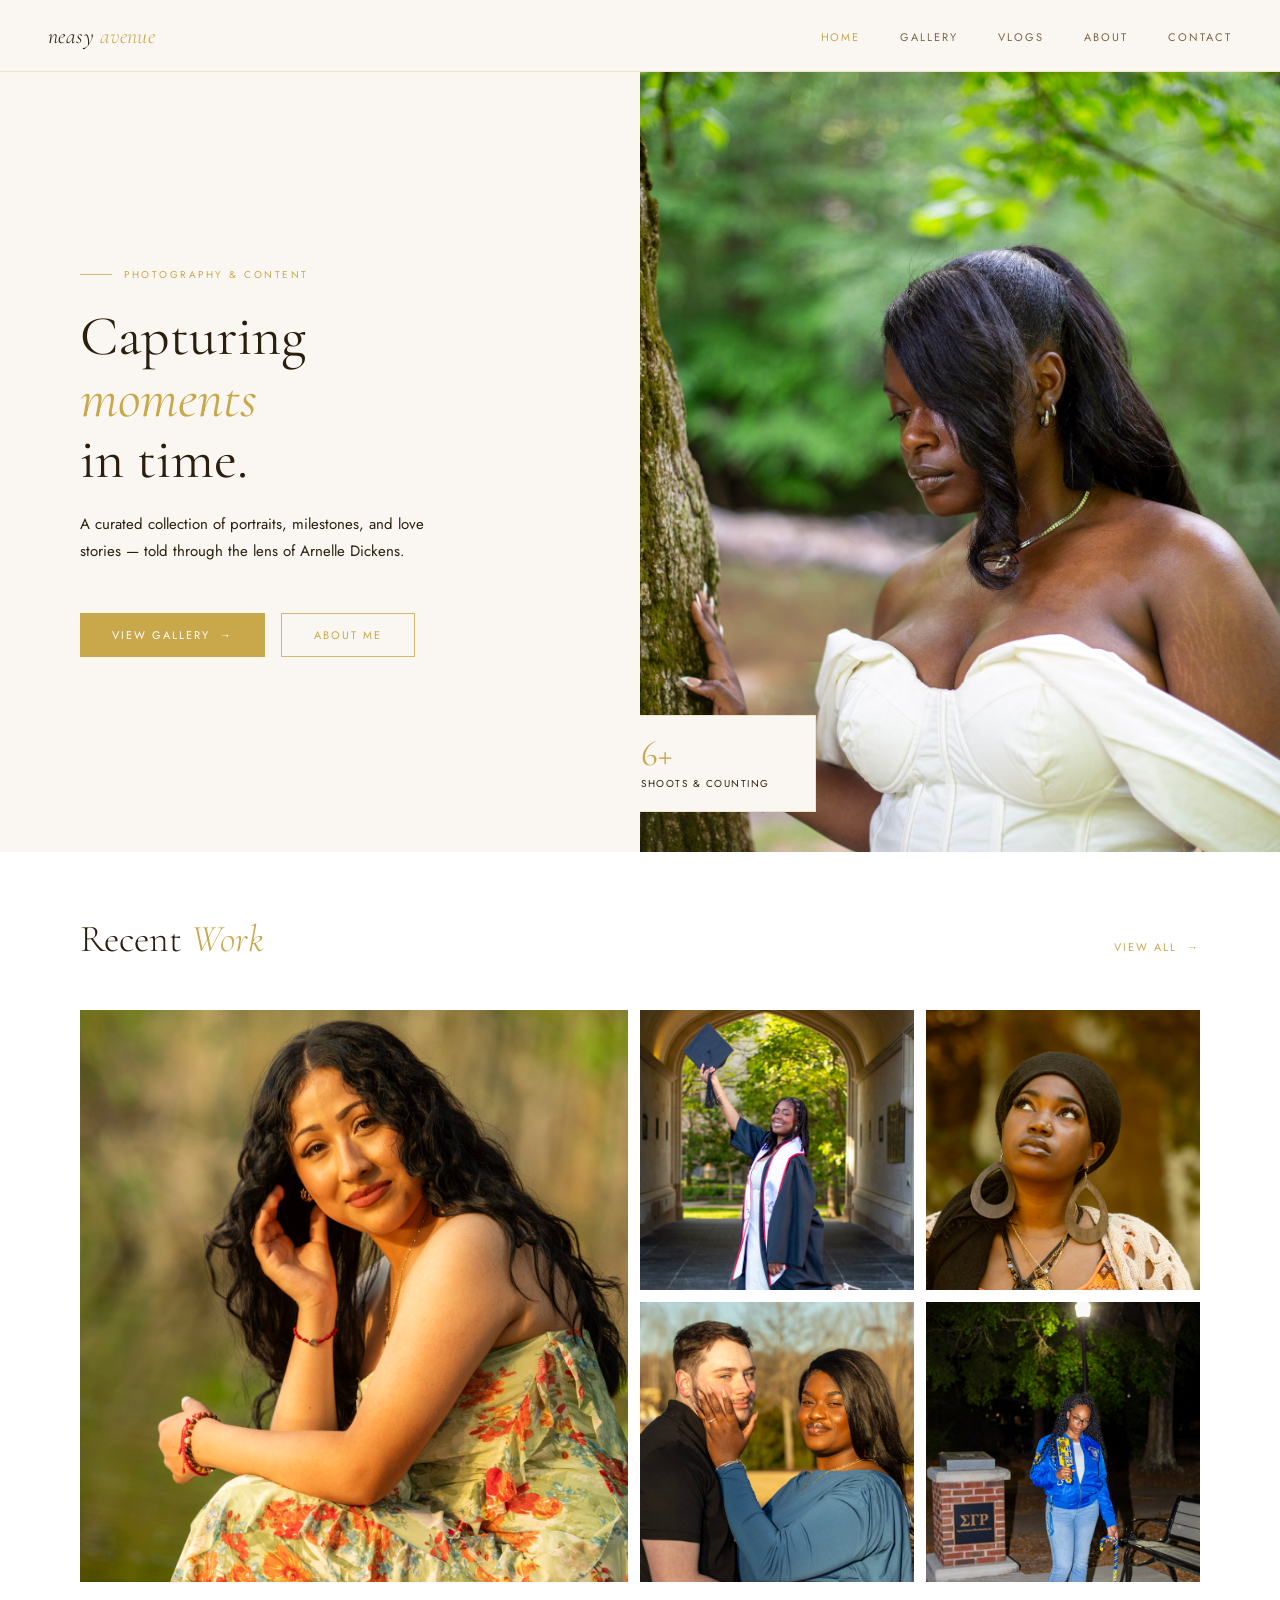
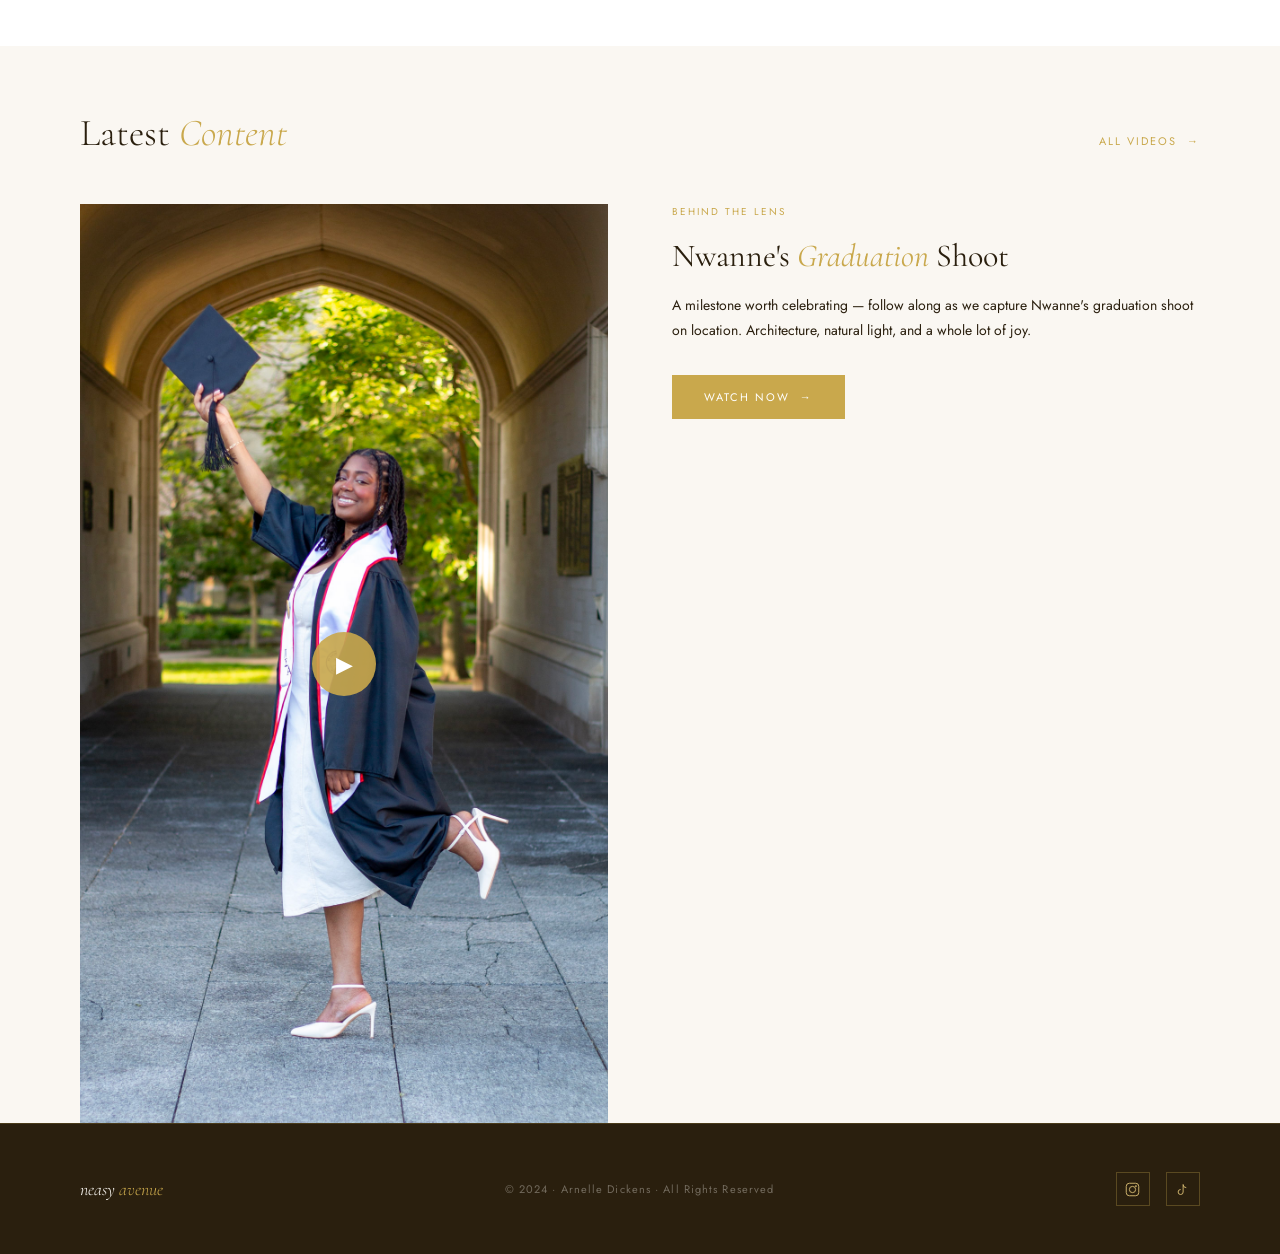
==== index.html @ e775d140 "fixing destiny pic mobile 3" ====
<!DOCTYPE html>
<html lang="en">
<head>
  <meta charset="UTF-8"/>
  <meta name="viewport" content="width=device-width, initial-scale=1.0"/>
  <title>Neasy Avenue | Home</title>
  <link href="https://fonts.googleapis.com/css2?family=Cormorant+Garamond:ital,wght@0,300;0,400;0,600;1,300;1,400&family=Jost:wght@300;400;500&display=swap" rel="stylesheet"/>
  <link rel="stylesheet" href="css/style.css"/>
  <style>
    .hero {
      display: grid;
      grid-template-columns: 1fr 1fr;
      min-height: 600px;
      max-height: 780px;
      height: 88vh;
      overflow: hidden;
    }
    .hero-text {
      display: flex;
      flex-direction: column;
      justify-content: center;
      padding: 3rem 3rem 3rem 5rem;
    }
    .hero-eyebrow {
      font-size: 10px;
      font-weight: 400;
      letter-spacing: 0.25em;
      text-transform: uppercase;
      color: var(--gold);
      margin-bottom: 1.5rem;
      display: flex;
      align-items: center;
      gap: 12px;
    }
    .hero-eyebrow::before {
      content: '';
      display: inline-block;
      width: 32px;
      height: 1px;
      background: var(--gold-muted);
    }
    .hero-title {
      font-family: var(--font-serif);
      font-size: 56px;
      font-weight: 400;
      line-height: 1.1;
      color: var(--text-dark);
      margin-bottom: 1.25rem;
    }
    .hero-title em { font-style: italic; color: var(--gold); }
    .hero-subtitle {
      font-size: 15px;
      font-weight: 400;
      color: var(--text-dark);
      line-height: 1.8;
      max-width: 380px;
      margin-bottom: 3rem;
    }
    .hero-btns { display: flex; gap: 1rem; align-items: center; flex-wrap: wrap; }
    .hero-image {
      position: relative;
      overflow: hidden;
      min-height: 500px;
    }
    .hero-image img {
      width: 100%;
      height: 100%;
      object-fit: cover;
      object-position: center 35%;
    }
    .hero-badge {
      position: absolute;
      bottom: 2.5rem;
      left: -1.5rem;
      background: var(--cream);
      border: 1px solid var(--border);
      padding: 1.25rem 1.5rem;
      width: 200px;
      box-shadow: 0 8px 32px rgba(107,86,55,0.12);
    }
    .hero-badge-num {
      font-family: var(--font-serif);
      font-size: 36px;
      font-weight: 400;
      color: var(--gold);
      line-height: 1;
    }
    .hero-badge-label {
      font-size: 10px;
      letter-spacing: 0.15em;
      text-transform: uppercase;
      color: var(--text-dark);
      margin-top: 4px;
    }
    .home-featured {
      padding: 4rem 5rem;
      background: var(--white);
    }
    .featured-grid {
      display: grid;
      grid-template-columns: 2fr 1fr 1fr;
      grid-template-rows: 280px 280px;
      gap: 12px;
    }
    .feat-card {
      position: relative;
      overflow: hidden;
      cursor: pointer;
    }
    .feat-card:first-child { grid-row: 1 / 3; }
    .feat-card img {
      width: 100%;
      height: 100%;
      object-fit: cover;
      object-position: center 20%;
      transition: transform 0.4s ease;
      display: block;
    }
    .feat-card:hover img { transform: scale(1.04); }
    .feat-card-overlay {
      position: absolute;
      bottom: 0; left: 0; right: 0;
      padding: 1.25rem;
      background: linear-gradient(to top, rgba(42,31,14,0.75), transparent);
      color: var(--cream);
      opacity: 0;
      transition: opacity 0.3s;
    }
    .feat-card:hover .feat-card-overlay { opacity: 1; }
    .feat-card-overlay p { font-family: var(--font-serif); font-size: 15px; font-style: italic; }
    .feat-card-overlay span { font-size: 10px; letter-spacing: 0.15em; text-transform: uppercase; color: var(--gold-light); }
    .latest-vlog { padding: 4rem 5rem 0; background: var(--cream); }
    .vlog-strip {
      display: grid;
      grid-template-columns: 1fr 1fr;
      gap: 4rem;
      align-items: stretch;
      margin-top: 2rem;
    }
    .vlog-strip-thumb {
      position: relative;
      min-height: 420px;
      overflow: hidden;
    }
    .vlog-strip-thumb img {
      width: 100%;
      height: 100%;
      object-fit: cover;
      object-position: center top;
    }
    .vlog-play-btn {
      position: absolute;
      top: 50%; left: 50%;
      transform: translate(-50%, -50%);
      width: 64px; height: 64px;
      border-radius: 50%;
      background: rgba(201,168,76,0.9);
      display: flex;
      align-items: center;
      justify-content: center;
      color: var(--white);
      font-size: 22px;
      cursor: pointer;
      transition: transform 0.2s, background 0.2s;
    }
    .vlog-play-btn:hover { transform: translate(-50%,-50%) scale(1.1); background: var(--gold); }
    .vlog-strip-tag {
      font-size: 10px;
      letter-spacing: 0.2em;
      text-transform: uppercase;
      color: var(--gold);
      margin-bottom: 1rem;
    }
    .vlog-strip-title {
      font-family: var(--font-serif);
      font-size: 32px;
      font-weight: 400;
      color: var(--text-dark);
      line-height: 1.3;
      margin-bottom: 1rem;
    }
    .vlog-strip-title em { font-style: italic; color: var(--gold); }
    .vlog-strip-text {
      font-size: 14px;
      font-weight: 400;
      color: var(--text-dark);
      line-height: 1.8;
      margin-bottom: 2rem;
    }
    @media (max-width: 768px) {
      .hero { grid-template-columns: 1fr; min-height: auto; display: block; }
      .hero-text { 
        padding: 2.5rem 1.5rem 3rem; 
        display: flex;
        flex-direction: column;
        align-items: flex-start;
        overflow: visible;
      }
      .hero-title { font-size: 40px; }
      .hero-subtitle { margin-bottom: 2rem; max-width: 100%; }
      .hero-image { min-height: 480px; height: 480px; display: block; width: 100%; }
      .hero-image img { object-position: center 55%; }
      .hero-badge { display: none; }
      .hero-btns { 
        display: flex;
        flex-direction: column; 
        align-items: stretch; 
        gap: 0.75rem;
        width: 100%;
        margin-top: 0;
      }
      .hero-btns .btn-primary, .hero-btns .btn-ghost { 
        width: 100%; 
        justify-content: center; 
        box-sizing: border-box;
        display: flex;
        text-align: center;
      }
      .home-featured { padding: 3rem 1.5rem; }
      .featured-grid {
        grid-template-columns: 1fr 1fr;
        grid-template-rows: 220px 180px 180px;
      }
      .feat-card:first-child { grid-row: 1 / 2; grid-column: 1 / 3; }
      .latest-vlog { padding: 3rem 1.5rem; }
      .vlog-strip { grid-template-columns: 1fr; gap: 2rem; }
      nav { padding: 0 1.25rem; }
      .nav-links { gap: 1rem; }
      .nav-links a { font-size: 9px; letter-spacing: 0.1em; }
      footer { flex-direction: column; gap: 1rem; padding: 2rem 1.5rem; text-align: center; }
      .footer-socials { justify-content: center; }
      .section-header { margin-bottom: 1.5rem; }
    }
  </style>
</head>
<body>

<nav>
  <a class="nav-logo" href="index.html">neasy <span>avenue</span></a>
  <ul class="nav-links">
    <li><a href="index.html" class="active">Home</a></li>
    <li><a href="gallery.html">Gallery</a></li>
    <li><a href="vlogs.html">Vlogs</a></li>
    <li><a href="about.html">About</a></li>
    <li><a href="contact.html">Contact</a></li>
  </ul>
</nav>

<section class="hero">
  <div class="hero-text">
    <div class="hero-eyebrow">Photography &amp; Content</div>
    <h1 class="hero-title">Capturing<br/><em>moments</em><br/>in time.</h1>
    <p class="hero-subtitle">A curated collection of portraits, milestones, and love stories — told through the lens of Arnelle Dickens.</p>
    <div class="hero-btns">
      <a class="btn-primary" href="gallery.html">View Gallery &nbsp;→</a>
      <a class="btn-ghost" href="about.html">About Me</a>
    </div>
  </div>
  <div class="hero-image">
    <img src="images/destiny-sixteen.jpeg" alt="Portrait photography by Neasy Avenue"/>
    <div class="hero-badge">
      <div class="hero-badge-num">6+</div>
      <div class="hero-badge-label">Shoots &amp; Counting</div>
    </div>
  </div>
</section>

<section class="home-featured">
  <div class="section-header">
    <h2 class="section-title">Recent <em>Work</em></h2>
    <a class="section-link" href="gallery.html">View All &nbsp;→</a>
  </div>
  <div class="featured-grid">
    <div class="feat-card">
      <img src="images/roselyn-shoot.jpeg" alt="Roselyn shoot"/>
      <div class="feat-card-overlay"><p>Roselyn</p><span>Portrait · Natural Light</span></div>
    </div>
    <div class="feat-card">
      <img src="images/Nwannae-grad-shoot.jpeg" alt="Nwanne graduation shoot"/>
      <div class="feat-card-overlay"><p>Nwanne's Grad Shoot</p><span>Milestone</span></div>
    </div>
    <div class="feat-card">
      <img src="images/zakiyah-shoot.jpeg" alt="Zakiyah shoot"/>
      <div class="feat-card-overlay"><p>Zakiyah</p><span>Portrait · Editorial</span></div>
    </div>
    <div class="feat-card">
      <img src="images/donyae-justin-elobment.jpeg" alt="Donyae and Justin elopement"/>
      <div class="feat-card-overlay"><p>Donyae &amp; Justin</p><span>Couples · Elopement</span></div>
    </div>
    <div class="feat-card">
      <img src="images/tyreka-chapter.jpeg" alt="Tyreka chapter shoot"/>
      <div class="feat-card-overlay"><p>Tyreka</p><span>Portrait · Night</span></div>
    </div>
  </div>
</section>

<section class="latest-vlog">
  <div class="section-header">
    <h2 class="section-title">Latest <em>Content</em></h2>
    <a class="section-link" href="vlogs.html">All Videos &nbsp;→</a>
  </div>
  <div class="vlog-strip">
    <div class="vlog-strip-thumb">
      <img src="images/Nwannae-grad-shoot.jpeg" alt="Latest video thumbnail"/>
      <div class="vlog-play-btn">▶</div>
    </div>
    <div>
      <div class="vlog-strip-tag">Behind the Lens</div>
      <h3 class="vlog-strip-title">Nwanne's <em>Graduation</em> Shoot</h3>
      <p class="vlog-strip-text">A milestone worth celebrating — follow along as we capture Nwanne's graduation shoot on location. Architecture, natural light, and a whole lot of joy.</p>
      <a class="btn-primary" href="vlogs.html">Watch Now &nbsp;→</a>
    </div>
  </div>
</section>

<footer>
  <a class="footer-logo" href="index.html">neasy <span>avenue</span></a>
  <div class="footer-text">© 2024 · Arnelle Dickens · All Rights Reserved</div>
  <div class="footer-socials">
    <a class="footer-social" href="https://instagram.com/neasyavenue" title="Instagram" target="_blank">
      <svg width="15" height="15" fill="none" viewBox="0 0 24 24" stroke="currentColor" stroke-width="1.5"><rect x="2" y="2" width="20" height="20" rx="5"/><circle cx="12" cy="12" r="5"/><circle cx="17.5" cy="6.5" r="1.5" fill="currentColor" stroke="none"/></svg>
    </a>
    <a class="footer-social" href="https://tiktok.com/@neasyavenue" title="TikTok" target="_blank">
      <svg width="15" height="15" fill="none" viewBox="0 0 24 24" stroke="currentColor" stroke-width="1.5"><path d="M9 12a4 4 0 1 0 4 4V4a5 5 0 0 0 5 5"/></svg>
    </a>
  </div>
</footer>

</body>
</html>
---- css/style.css ----
/* ── RESET & BASE ── */
*, *::before, *::after { margin: 0; padding: 0; box-sizing: border-box; }

:root {
  --cream: #FAF7F2;
  --cream-dark: #F2EDE3;
  --gold: #C9A84C;
  --gold-light: #E8D5A0;
  --gold-muted: #D4B870;
  --brown: #6B5637;
  --text-dark: #2A1F0E;
  --text-mid: #7A6545;
  --text-light: #A89070;
  --white: #FFFFFF;
  --border: rgba(201,168,76,0.25);
  --font-serif: 'Cormorant Garamond', Georgia, serif;
  --font-sans: 'Jost', sans-serif;
}

html { scroll-behavior: smooth; }

body {
  background: var(--cream);
  color: var(--text-dark);
  font-family: var(--font-sans);
  font-weight: 400;
  min-height: 100vh;
}

/* ── NAV ── */
nav {
  background: var(--cream);
  border-bottom: 1px solid var(--border);
  padding: 0 3rem;
  display: flex;
  align-items: center;
  justify-content: space-between;
  height: 72px;
  position: sticky;
  top: 0;
  z-index: 100;
}

.nav-logo {
  font-family: var(--font-serif);
  font-size: 22px;
  font-weight: 300;
  font-style: italic;
  color: var(--text-dark);
  letter-spacing: 0.02em;
  text-decoration: none;
}

.nav-logo span { color: var(--gold); }

.nav-links {
  display: flex;
  gap: 2.5rem;
  list-style: none;
}

.nav-links a {
  font-family: var(--font-sans);
  font-size: 11px;
  font-weight: 400;
  letter-spacing: 0.18em;
  text-transform: uppercase;
  color: var(--text-mid);
  text-decoration: none;
  transition: color 0.2s;
}

.nav-links a:hover { color: var(--gold); }
.nav-links a.active { color: var(--gold); }

/* ── BUTTONS ── */
.btn-primary {
  display: inline-flex;
  align-items: center;
  gap: 10px;
  background: var(--gold);
  color: var(--white);
  padding: 14px 32px;
  font-family: var(--font-sans);
  font-size: 11px;
  font-weight: 400;
  letter-spacing: 0.18em;
  text-transform: uppercase;
  border: none;
  cursor: pointer;
  transition: background 0.2s, transform 0.15s;
  text-decoration: none;
}

.btn-primary:hover { background: var(--brown); transform: translateY(-1px); }

.btn-ghost {
  display: inline-flex;
  align-items: center;
  gap: 10px;
  background: transparent;
  color: var(--gold);
  padding: 13px 32px;
  font-family: var(--font-sans);
  font-size: 11px;
  font-weight: 400;
  letter-spacing: 0.18em;
  text-transform: uppercase;
  border: 1px solid var(--gold-muted);
  cursor: pointer;
  transition: all 0.2s;
  text-decoration: none;
}

.btn-ghost:hover { background: var(--gold); color: var(--white); }

/* ── PAGE HERO ── */
.page-hero {
  padding: 5rem 5rem 3rem;
  background: var(--white);
  border-bottom: 1px solid var(--border);
}

.page-eyebrow {
  font-size: 10px;
  letter-spacing: 0.25em;
  text-transform: uppercase;
  color: var(--gold);
  margin-bottom: 1rem;
  display: flex;
  align-items: center;
  gap: 12px;
}

.page-eyebrow::before {
  content: '';
  display: inline-block;
  width: 32px;
  height: 1px;
  background: var(--gold-muted);
}

.page-title {
  font-family: var(--font-serif);
  font-size: 52px;
  font-weight: 300;
  color: var(--text-dark);
}

.page-title em { font-style: italic; color: var(--gold); }

.page-desc {
  font-size: 15px;
  font-weight: 400;
  color: var(--text-dark);
  max-width: 480px;
  margin-top: 1rem;
  line-height: 1.8;
}

/* ── SECTION HEADERS ── */
.section-header {
  display: flex;
  align-items: baseline;
  justify-content: space-between;
  margin-bottom: 3rem;
}

.section-title {
  font-family: var(--font-serif);
  font-size: 38px;
  font-weight: 300;
  color: var(--text-dark);
}

.section-title em { font-style: italic; color: var(--gold); }

.section-link {
  font-size: 11px;
  letter-spacing: 0.18em;
  text-transform: uppercase;
  color: var(--gold);
  text-decoration: none;
  display: flex;
  align-items: center;
  gap: 6px;
}

.section-link:hover { color: var(--brown); }

/* ── FOOTER ── */
footer {
  background: var(--text-dark);
  padding: 3rem 5rem;
  display: flex;
  align-items: center;
  justify-content: space-between;
  border-top: 1px solid rgba(201,168,76,0.2);
}

.footer-logo {
  font-family: var(--font-serif);
  font-size: 18px;
  font-style: italic;
  color: var(--cream);
  font-weight: 300;
  text-decoration: none;
}

.footer-logo span { color: var(--gold); }

.footer-text {
  font-size: 11px;
  color: rgba(250,247,242,0.35);
  letter-spacing: 0.1em;
}

.footer-socials { display: flex; gap: 1rem; }

.footer-social {
  width: 34px;
  height: 34px;
  border: 1px solid rgba(201,168,76,0.3);
  display: flex;
  align-items: center;
  justify-content: center;
  color: var(--gold-muted);
  font-size: 15px;
  cursor: pointer;
  transition: all 0.2s;
  text-decoration: none;
}

.footer-social:hover { background: var(--gold); border-color: var(--gold); color: var(--white); }

/* ── FORM INPUTS ── */
.form-group { margin-bottom: 1.5rem; }

.form-label {
  display: block;
  font-size: 10px;
  letter-spacing: 0.18em;
  text-transform: uppercase;
  color: var(--text-dark);
  margin-bottom: 8px;
}

.form-input {
  width: 100%;
  background: var(--white);
  border: 1px solid var(--border);
  padding: 14px 16px;
  font-family: var(--font-sans);
  font-size: 14px;
  font-weight: 300;
  color: var(--text-dark);
  outline: none;
  transition: border-color 0.2s;
  appearance: none;
  border-radius: 0;
}

.form-input:focus { border-color: var(--gold); }
textarea.form-input { resize: vertical; min-height: 120px; }

/* ── MOBILE RESPONSIVE ── */
@media (max-width: 768px) {
  nav {
    padding: 0 1.25rem;
    height: 60px;
  }
  .nav-logo { font-size: 18px; }
  .nav-links { gap: 1rem; }
  .nav-links a { font-size: 9px; letter-spacing: 0.1em; }

  .page-hero { padding: 3rem 1.5rem 2rem; }
  .page-title { font-size: 36px; }
  .page-desc { font-size: 14px; }

  /* About */
  .about-layout { grid-template-columns: 1fr; }
  .about-image-col { min-height: 320px; height: 320px; width: 100%; }
  .about-image-col img { width: 100%; height: 320px; object-fit: cover; object-position: center 20%; }
  .about-image-col-bg { min-height: 320px; }
  .about-content { padding: 2.5rem 1.5rem; }
  .about-quote { font-size: 18px; }
  .about-stats { grid-template-columns: repeat(3, 1fr); gap: 0.75rem; }
  .about-stat-num { font-size: 28px; }
  .about-stat-label { font-size: 9px; }
  .gear-section { padding: 3rem 1.5rem; }
  .gear-grid { grid-template-columns: 1fr; gap: 1rem; }

  /* Contact */
  .contact-layout { grid-template-columns: 1fr; }
  .contact-info { padding: 3rem 1.5rem; }
  .contact-info-title { font-size: 34px; }
  .contact-form-wrap { padding: 3rem 1.5rem; }
  .form-grid { grid-template-columns: 1fr; }

  /* Vlogs */
  .vlog-grid { grid-template-columns: 1fr; padding: 2rem 1.5rem; }
  .vlog-featured { padding: 2rem 1.5rem 0; }
  .vlog-featured-inner { grid-template-columns: 1fr; }
  .vlog-featured-thumb { height: 240px; }
  .vlog-featured-body { padding: 1.5rem; }
  .featured-title { font-size: 24px; }

  footer {
    flex-direction: column;
    gap: 1rem;
    padding: 2rem 1.5rem;
    text-align: center;
  }
  .footer-socials { justify-content: center; }

  .section-header { flex-direction: column; gap: 0.75rem; }
}
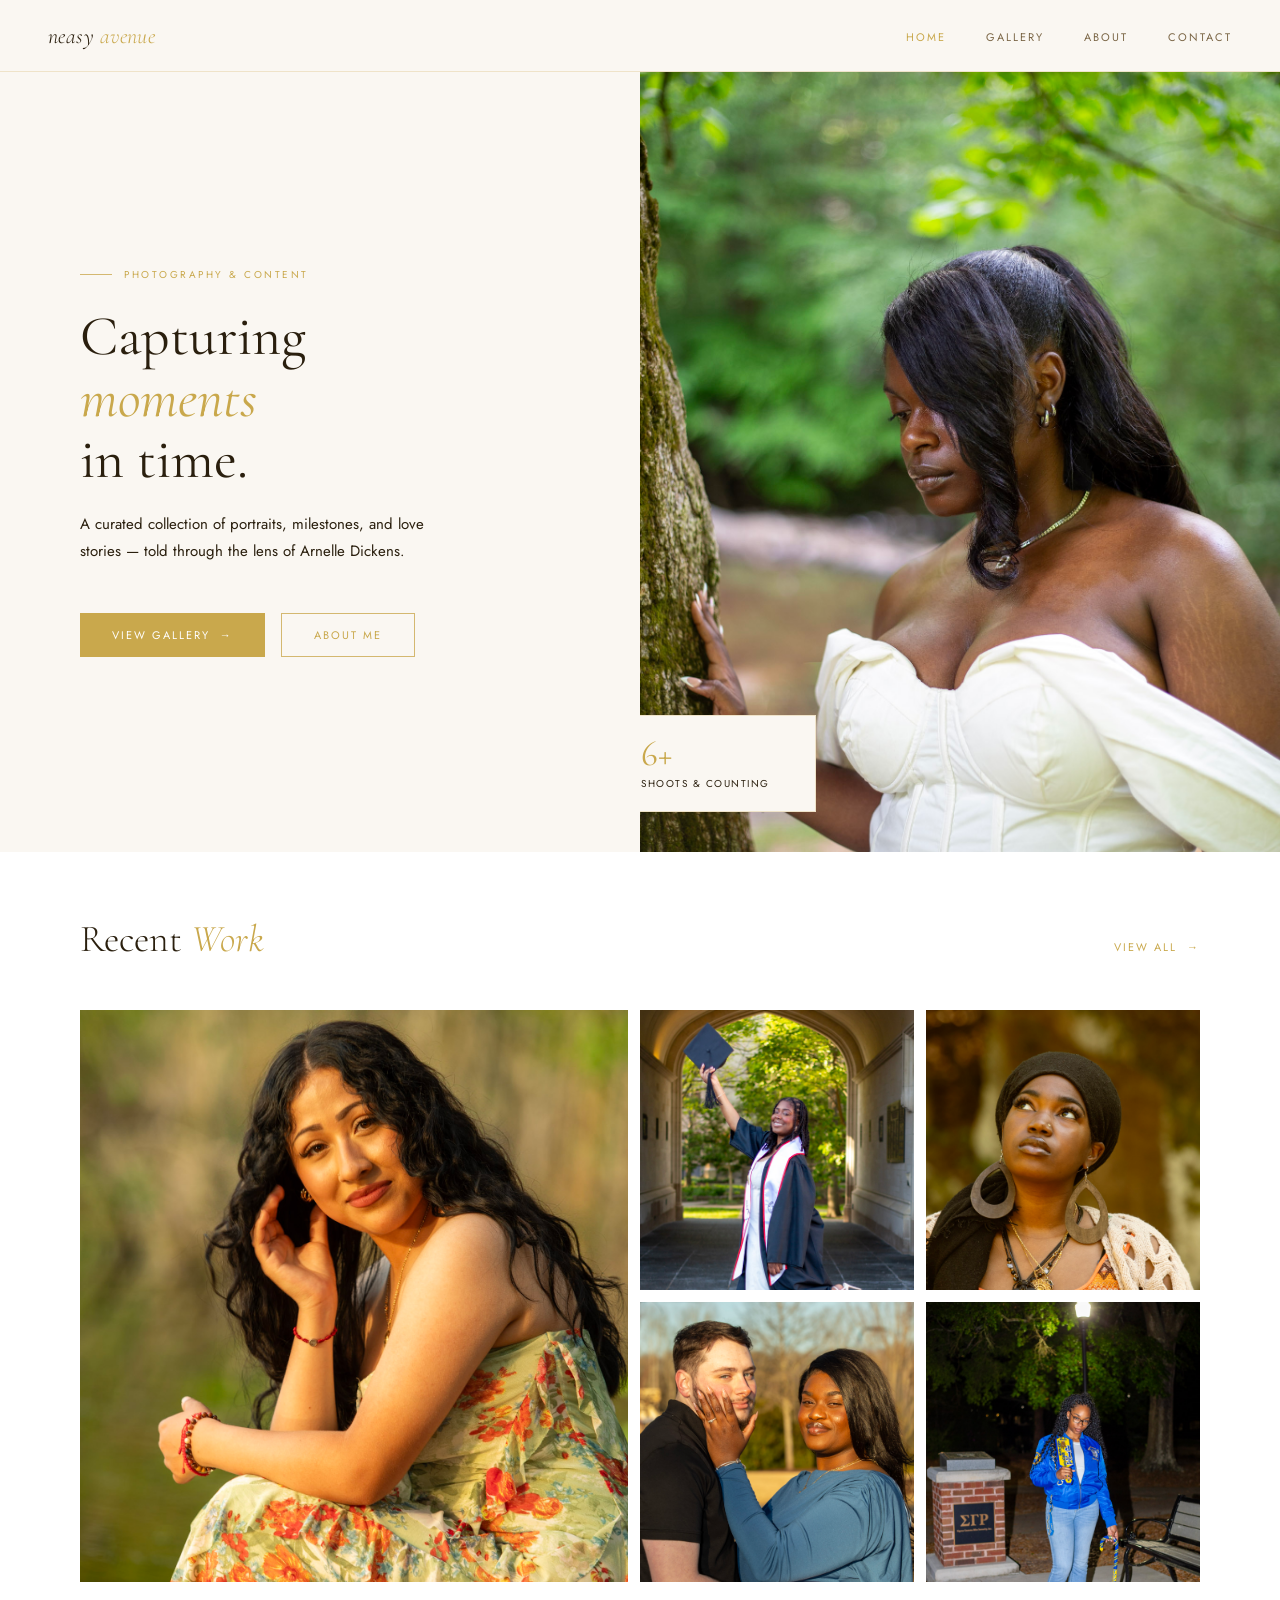
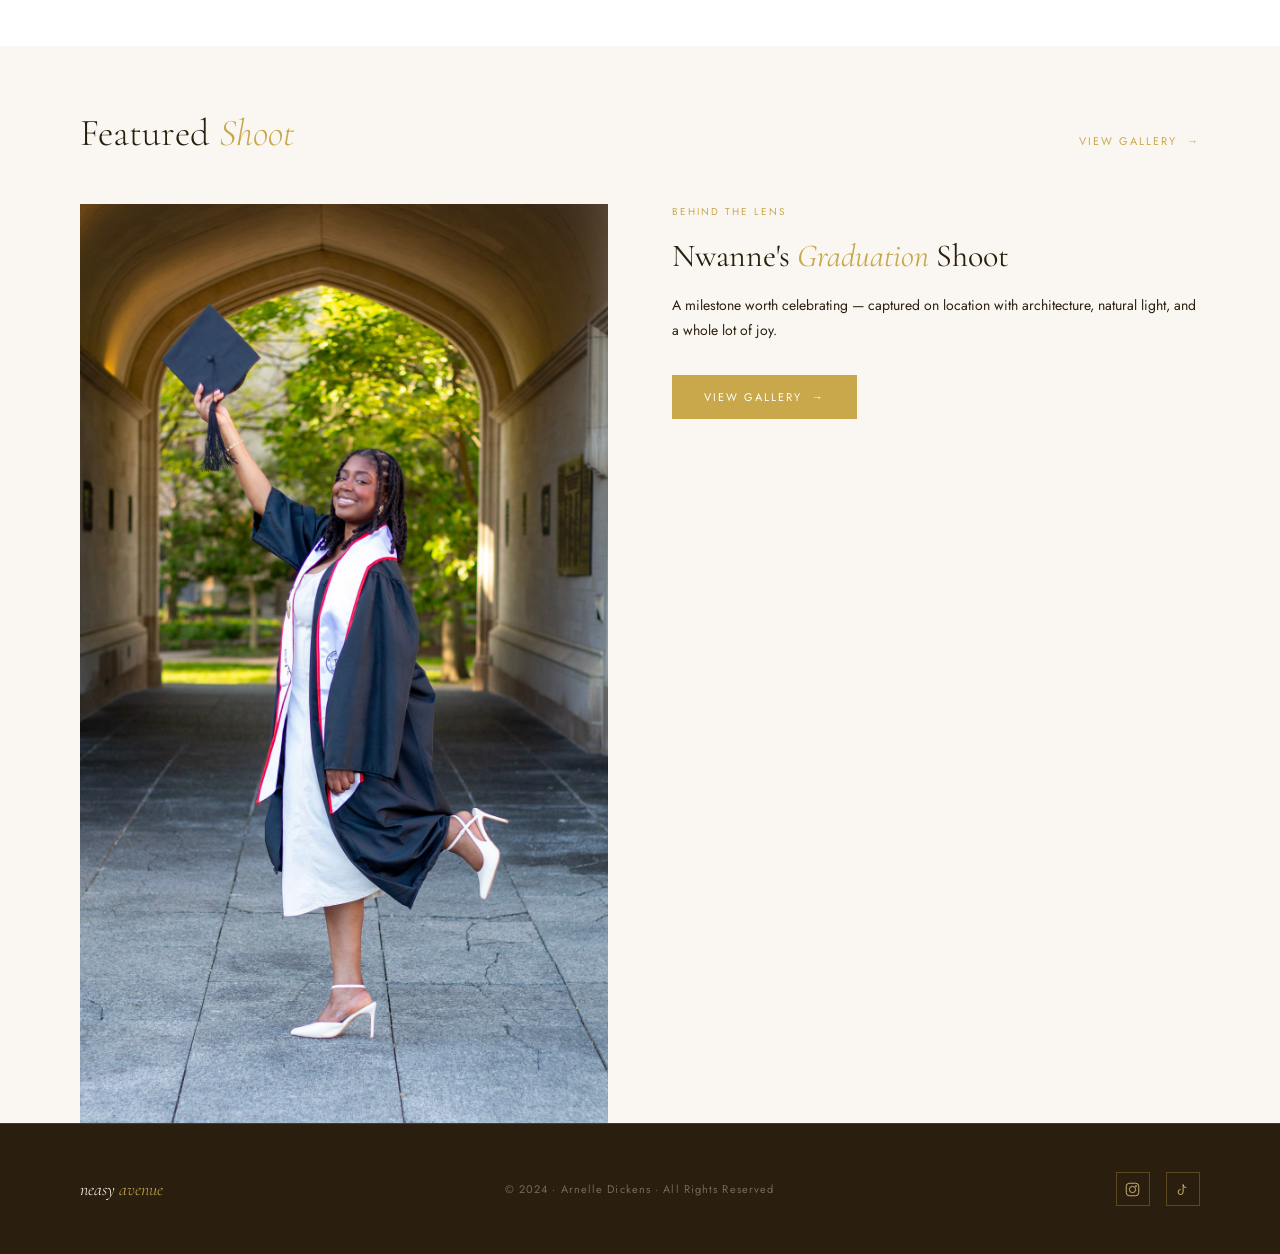
==== commit b247a9fa: "Hide vlogs nav link, link gallery to Lightroom, fix contact info/socials - Remove Vlogs from nav on " ====
--- a/index.html
+++ b/index.html
@@ -4,6 +4,11 @@
   <meta charset="UTF-8"/>
   <meta name="viewport" content="width=device-width, initial-scale=1.0"/>
   <title>Neasy Avenue | Home</title>
+  <meta property="og:title" content="Neasy Avenue"/>
+  <meta property="og:description" content="A curated collection of portraits, milestones, and love stories — told through the lens of Arnelle Dickens."/>
+  <meta property="og:image" content="https://neasyavenue.pages.dev/images/nelle-about.jpg"/>
+  <meta property="og:url" content="https://neasyavenue.pages.dev"/>
+  <meta property="og:type" content="website"/>
   <link href="https://fonts.googleapis.com/css2?family=Cormorant+Garamond:ital,wght@0,300;0,400;0,600;1,300;1,400&family=Jost:wght@300;400;500&display=swap" rel="stylesheet"/>
   <link rel="stylesheet" href="css/style.css"/>
   <style>
@@ -148,22 +153,6 @@
       object-fit: cover;
       object-position: center top;
     }
-    .vlog-play-btn {
-      position: absolute;
-      top: 50%; left: 50%;
-      transform: translate(-50%, -50%);
-      width: 64px; height: 64px;
-      border-radius: 50%;
-      background: rgba(201,168,76,0.9);
-      display: flex;
-      align-items: center;
-      justify-content: center;
-      color: var(--white);
-      font-size: 22px;
-      cursor: pointer;
-      transition: transform 0.2s, background 0.2s;
-    }
-    .vlog-play-btn:hover { transform: translate(-50%,-50%) scale(1.1); background: var(--gold); }
     .vlog-strip-tag {
       font-size: 10px;
       letter-spacing: 0.2em;
@@ -190,16 +179,16 @@
     @media (max-width: 768px) {
       .hero { grid-template-columns: 1fr; min-height: auto; display: block; }
       .hero-text { 
-        padding: 2.5rem 1.5rem 3rem; 
+        padding: 2.5rem 1.5rem 0.5rem; 
         display: flex;
         flex-direction: column;
         align-items: flex-start;
         overflow: visible;
       }
       .hero-title { font-size: 40px; }
-      .hero-subtitle { margin-bottom: 2rem; max-width: 100%; }
-      .hero-image { min-height: 480px; height: 480px; display: block; width: 100%; }
-      .hero-image img { object-position: center 55%; }
+      .hero-subtitle { margin-bottom: 1rem; max-width: 100%; }
+      .hero-image { min-height: 450px; height: 450px; width: 100%; display: block; margin-top: 1rem; }
+      .hero-image img { height: 450px; width: 100%; object-fit: cover; object-position: center 25%; }
       .hero-badge { display: none; }
       .hero-btns { 
         display: flex;
@@ -240,7 +229,6 @@
   <ul class="nav-links">
     <li><a href="index.html" class="active">Home</a></li>
     <li><a href="gallery.html">Gallery</a></li>
-    <li><a href="vlogs.html">Vlogs</a></li>
     <li><a href="about.html">About</a></li>
     <li><a href="contact.html">Contact</a></li>
   </ul>
@@ -296,19 +284,18 @@
 
 <section class="latest-vlog">
   <div class="section-header">
-    <h2 class="section-title">Latest <em>Content</em></h2>
-    <a class="section-link" href="vlogs.html">All Videos &nbsp;→</a>
+    <h2 class="section-title">Featured <em>Shoot</em></h2>
+    <a class="section-link" href="gallery.html">View Gallery &nbsp;→</a>
   </div>
   <div class="vlog-strip">
     <div class="vlog-strip-thumb">
-      <img src="images/Nwannae-grad-shoot.jpeg" alt="Latest video thumbnail"/>
-      <div class="vlog-play-btn">▶</div>
+      <img src="images/Nwannae-grad-shoot.jpeg" alt="Nwanne's graduation shoot"/>
     </div>
     <div>
       <div class="vlog-strip-tag">Behind the Lens</div>
       <h3 class="vlog-strip-title">Nwanne's <em>Graduation</em> Shoot</h3>
-      <p class="vlog-strip-text">A milestone worth celebrating — follow along as we capture Nwanne's graduation shoot on location. Architecture, natural light, and a whole lot of joy.</p>
-      <a class="btn-primary" href="vlogs.html">Watch Now &nbsp;→</a>
+      <p class="vlog-strip-text">A milestone worth celebrating — captured on location with architecture, natural light, and a whole lot of joy.</p>
+      <a class="btn-primary" href="gallery.html">View Gallery &nbsp;→</a>
     </div>
   </div>
 </section>
--- a/css/style.css
+++ b/css/style.css
@@ -278,11 +278,10 @@
   .page-desc { font-size: 14px; }
 
   /* About */
-  .about-layout { grid-template-columns: 1fr; }
-  .about-image-col { min-height: 320px; height: 320px; width: 100%; }
-  .about-image-col img { width: 100%; height: 320px; object-fit: cover; object-position: center 20%; }
-  .about-image-col-bg { min-height: 320px; }
-  .about-content { padding: 2.5rem 1.5rem; }
+  .about-layout { display: block; }
+  .about-image-col { display: block; width: 100%; min-height: 350px; height: 350px; }
+  .about-image-col img { width: 100%; height: 350px; object-fit: cover; object-position: center 20%; display: block; }
+  .about-content { padding: 2.5rem 1.5rem; display: block; }
   .about-quote { font-size: 18px; }
   .about-stats { grid-template-columns: repeat(3, 1fr); gap: 0.75rem; }
   .about-stat-num { font-size: 28px; }
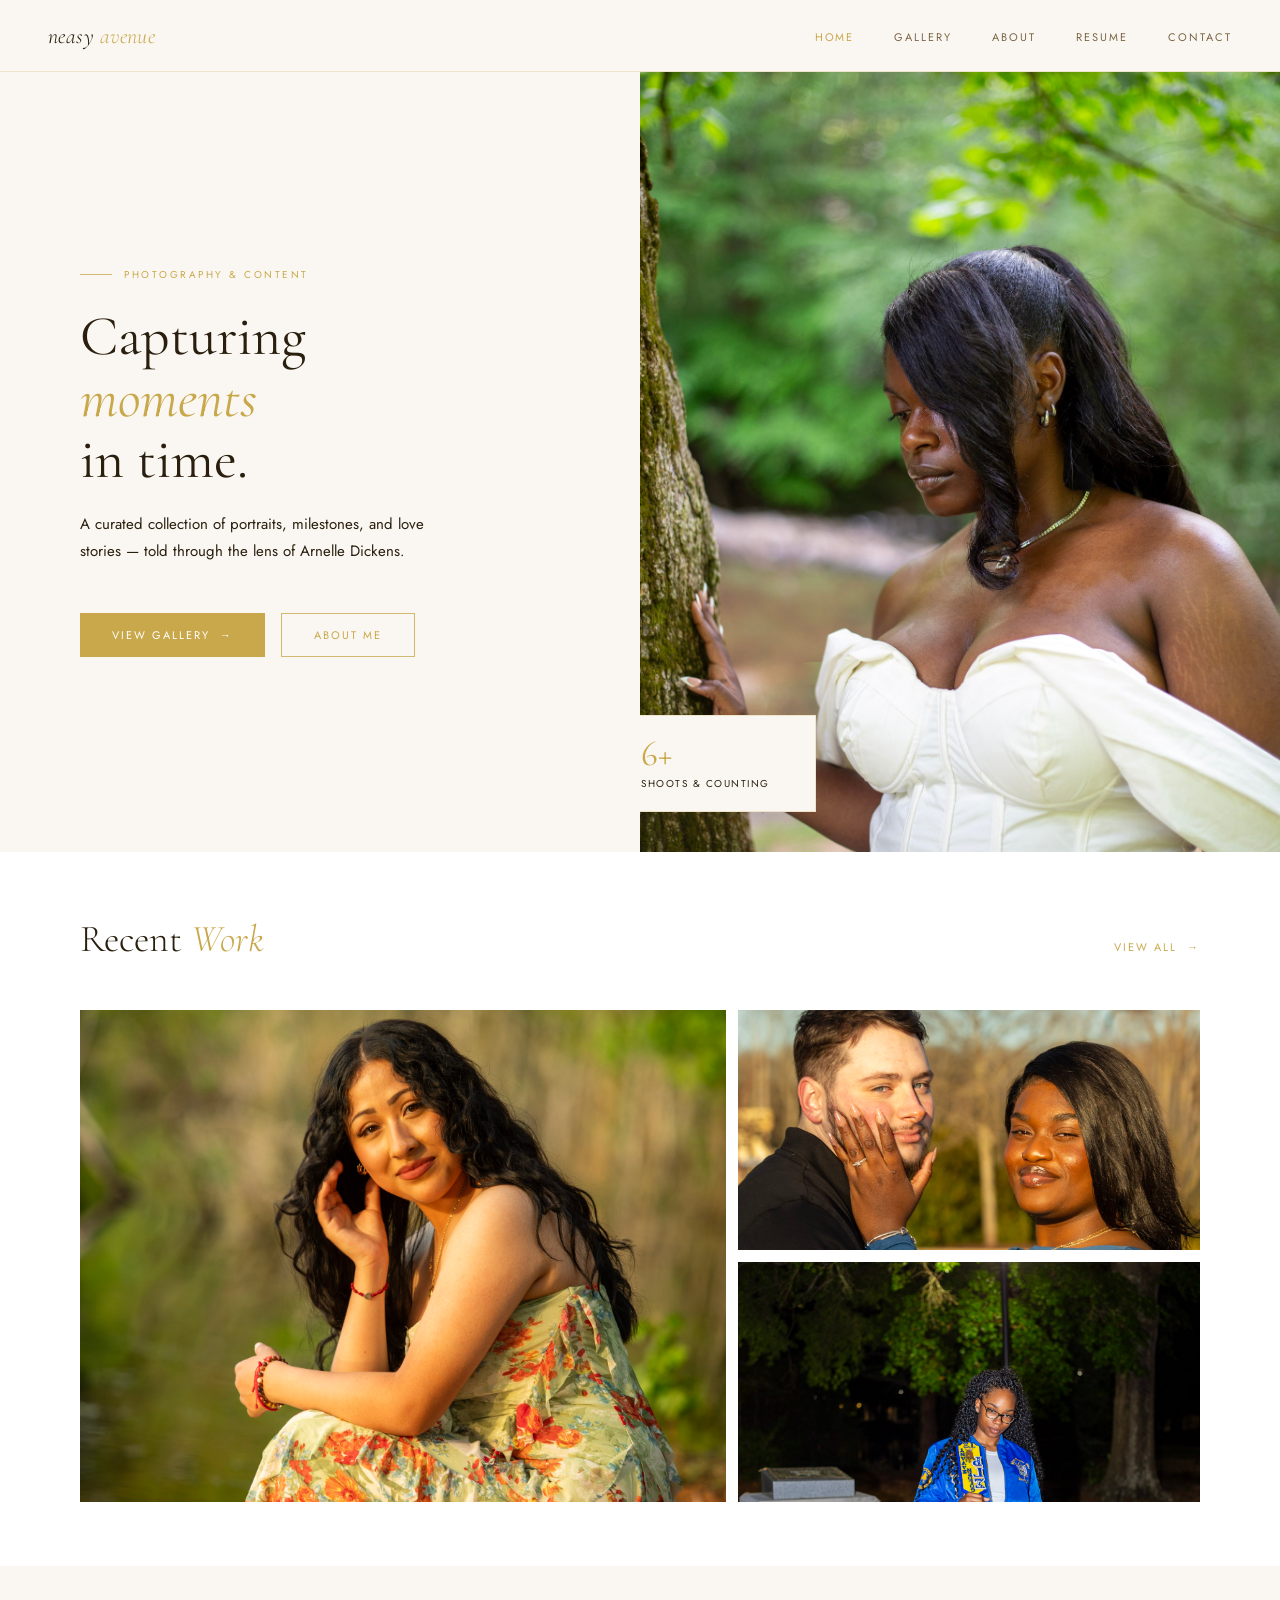
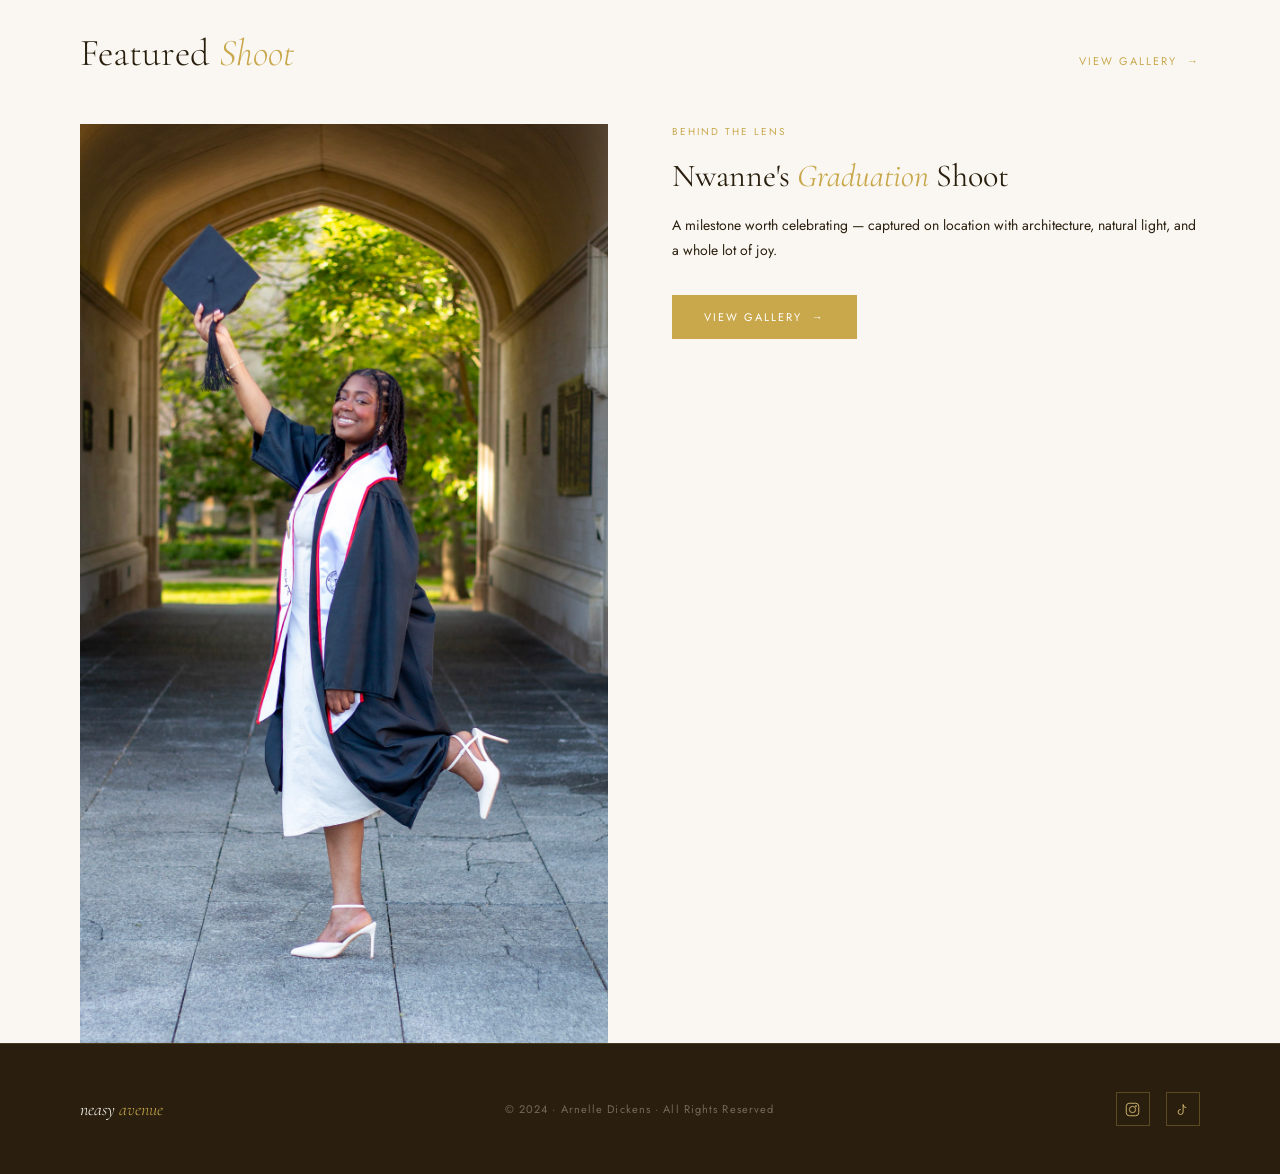
==== commit 5aaa96b2: "Add resume page, trim home page photos, restyle About/Contact - Add resume.html: embedded PDF viewer" ====
--- a/index.html
+++ b/index.html
@@ -103,8 +103,8 @@
     }
     .featured-grid {
       display: grid;
-      grid-template-columns: 2fr 1fr 1fr;
-      grid-template-rows: 280px 280px;
+      grid-template-columns: 1.4fr 1fr;
+      grid-template-rows: 240px 240px;
       gap: 12px;
     }
     .feat-card {
@@ -207,10 +207,10 @@
       }
       .home-featured { padding: 3rem 1.5rem; }
       .featured-grid {
-        grid-template-columns: 1fr 1fr;
-        grid-template-rows: 220px 180px 180px;
+        grid-template-columns: 1fr;
+        grid-template-rows: 220px 220px 220px;
       }
-      .feat-card:first-child { grid-row: 1 / 2; grid-column: 1 / 3; }
+      .feat-card:first-child { grid-row: auto; grid-column: auto; }
       .latest-vlog { padding: 3rem 1.5rem; }
       .vlog-strip { grid-template-columns: 1fr; gap: 2rem; }
       nav { padding: 0 1.25rem; }
@@ -230,6 +230,7 @@
     <li><a href="index.html" class="active">Home</a></li>
     <li><a href="gallery.html">Gallery</a></li>
     <li><a href="about.html">About</a></li>
+    <li><a href="resume.html">Resume</a></li>
     <li><a href="contact.html">Contact</a></li>
   </ul>
 </nav>
@@ -264,20 +265,12 @@
       <div class="feat-card-overlay"><p>Roselyn</p><span>Portrait · Natural Light</span></div>
     </div>
     <div class="feat-card">
-      <img src="images/Nwannae-grad-shoot.jpeg" alt="Nwanne graduation shoot"/>
-      <div class="feat-card-overlay"><p>Nwanne's Grad Shoot</p><span>Milestone</span></div>
-    </div>
-    <div class="feat-card">
-      <img src="images/zakiyah-shoot.jpeg" alt="Zakiyah shoot"/>
-      <div class="feat-card-overlay"><p>Zakiyah</p><span>Portrait · Editorial</span></div>
-    </div>
-    <div class="feat-card">
       <img src="images/donyae-justin-elobment.jpeg" alt="Donyae and Justin elopement"/>
       <div class="feat-card-overlay"><p>Donyae &amp; Justin</p><span>Couples · Elopement</span></div>
     </div>
     <div class="feat-card">
       <img src="images/tyreka-chapter.jpeg" alt="Tyreka chapter shoot"/>
-      <div class="feat-card-overlay"><p>Tyreka</p><span>Portrait · Night</span></div>
+      <div class="feat-card-overlay"><p>Tyreka</p><span>Milestone · Night Portrait</span></div>
     </div>
   </div>
 </section>
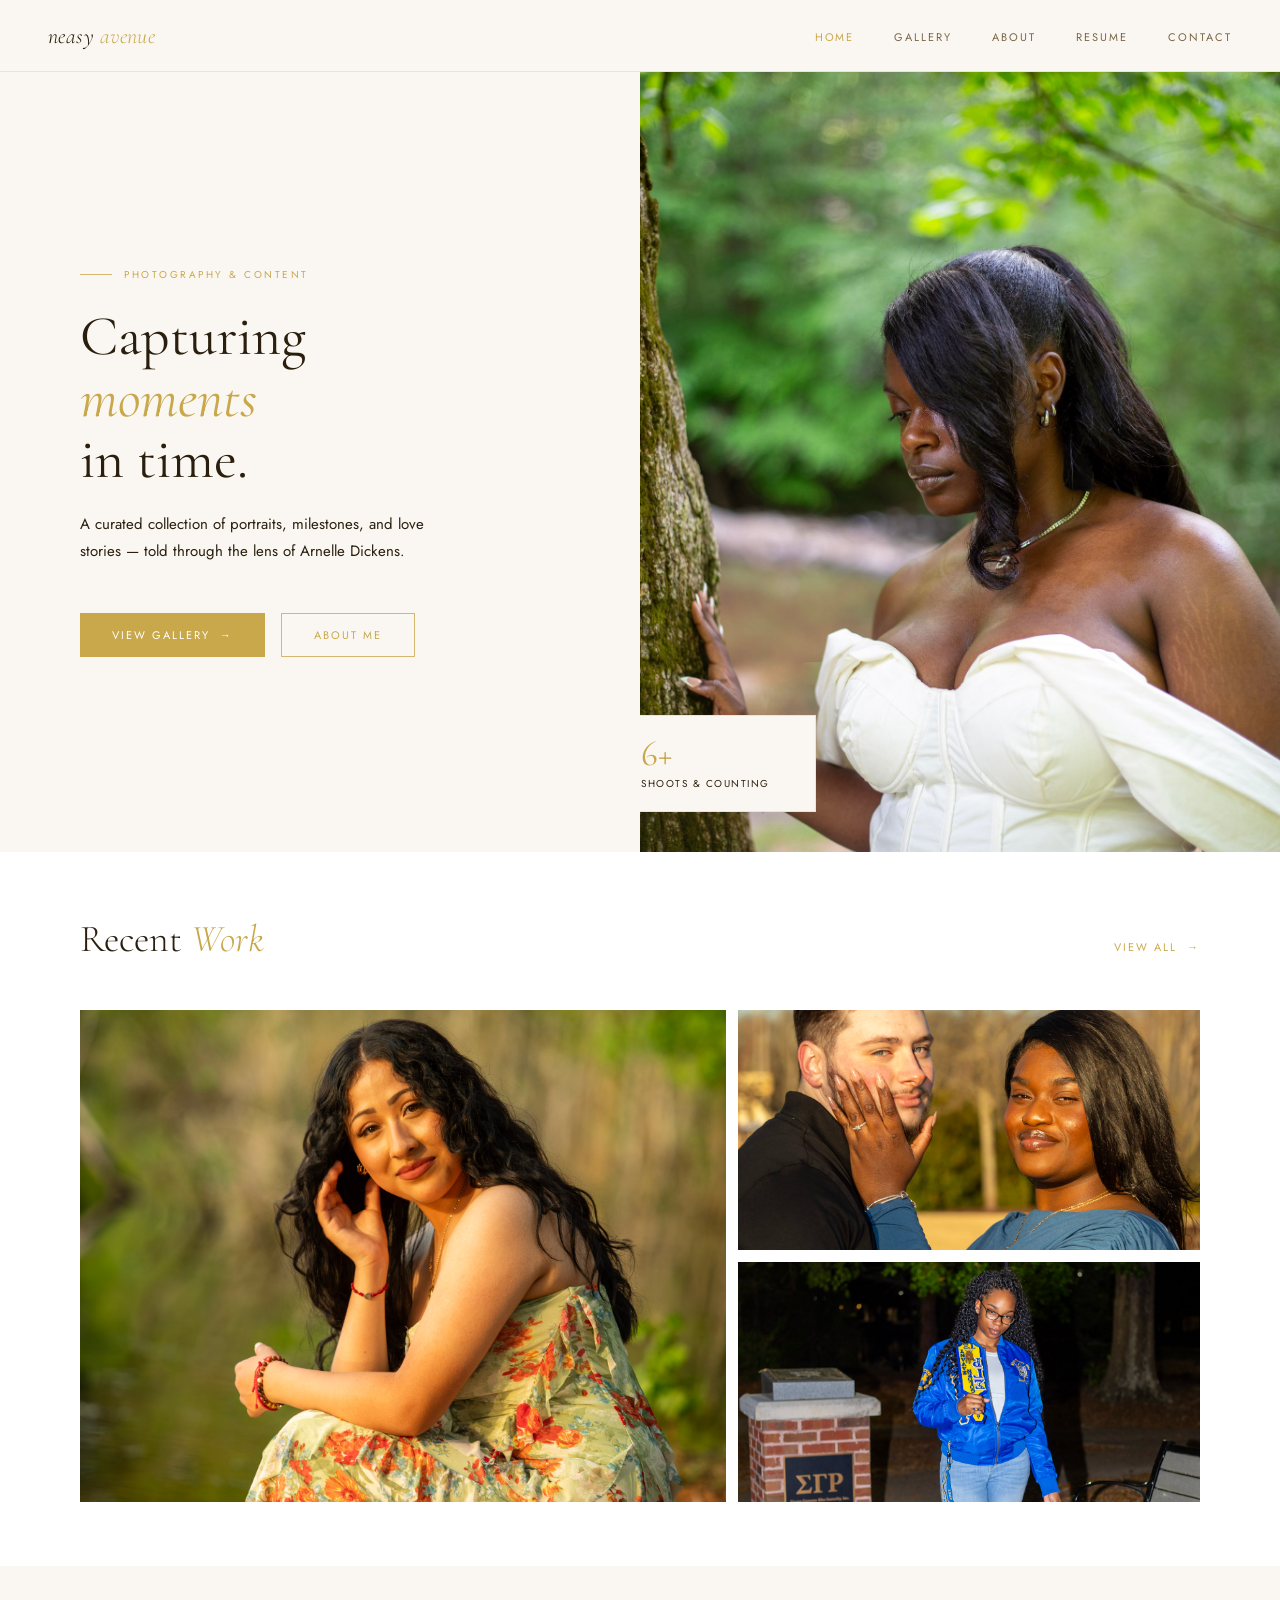
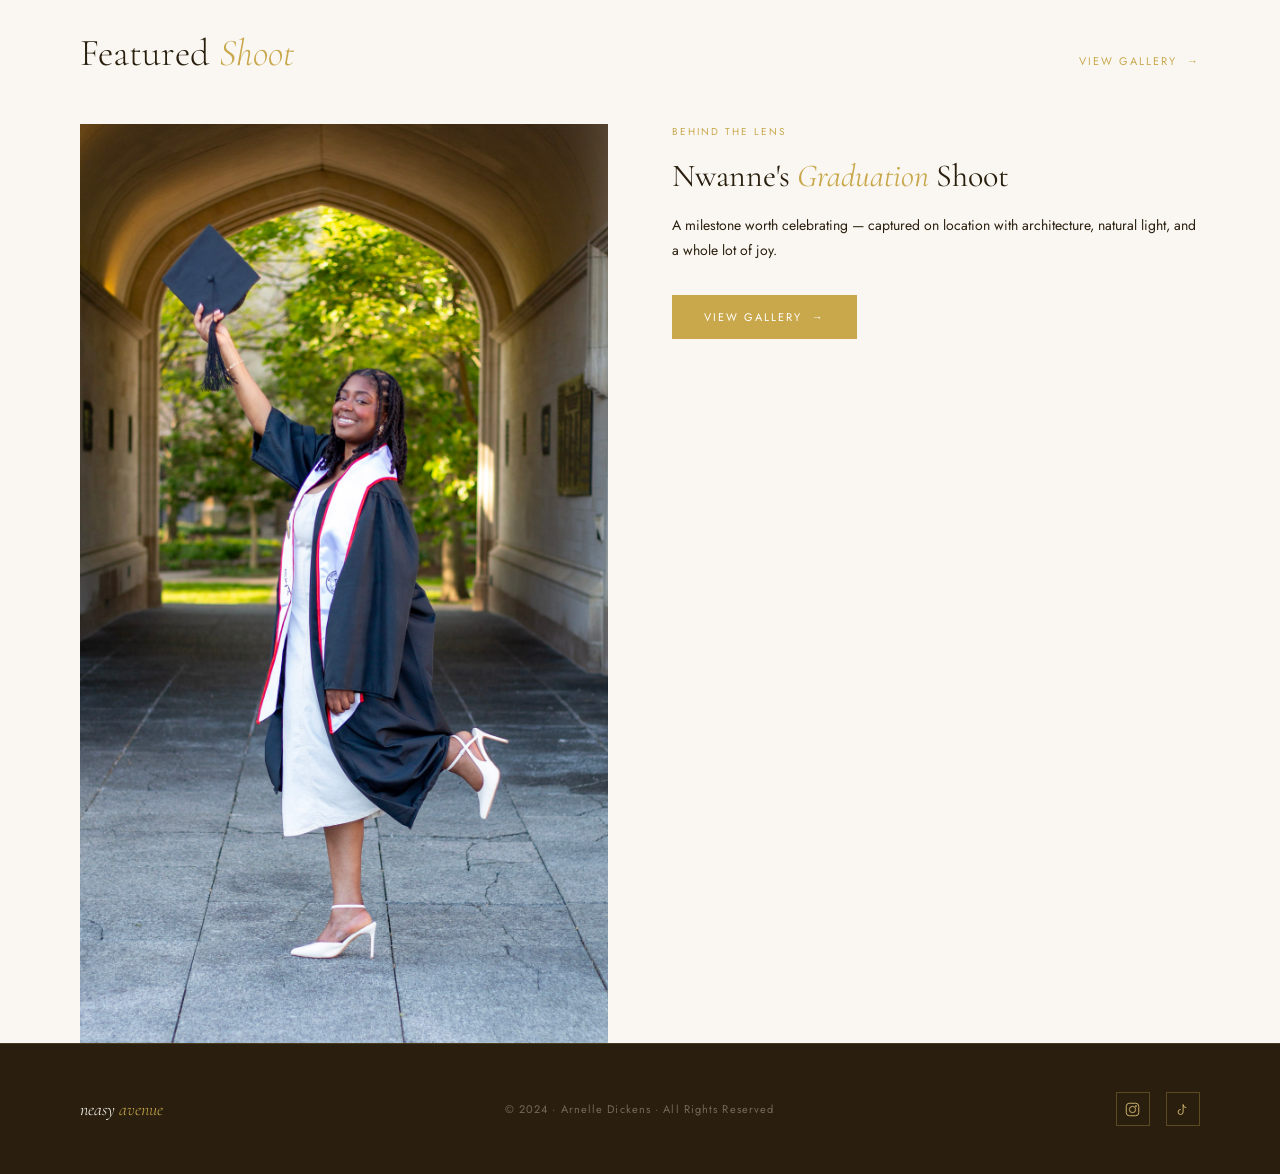
==== commit 69a97372: "Fix face cropping on Recent Work photos The shared object-position: center 20% worked for the tall h" ====
--- a/index.html
+++ b/index.html
@@ -122,6 +122,8 @@
       display: block;
     }
     .feat-card:hover img { transform: scale(1.04); }
+    .featured-grid .feat-card:nth-child(2) img { object-position: center 28%; }
+    .featured-grid .feat-card:nth-child(3) img { object-position: center 42%; }
     .feat-card-overlay {
       position: absolute;
       bottom: 0; left: 0; right: 0;
